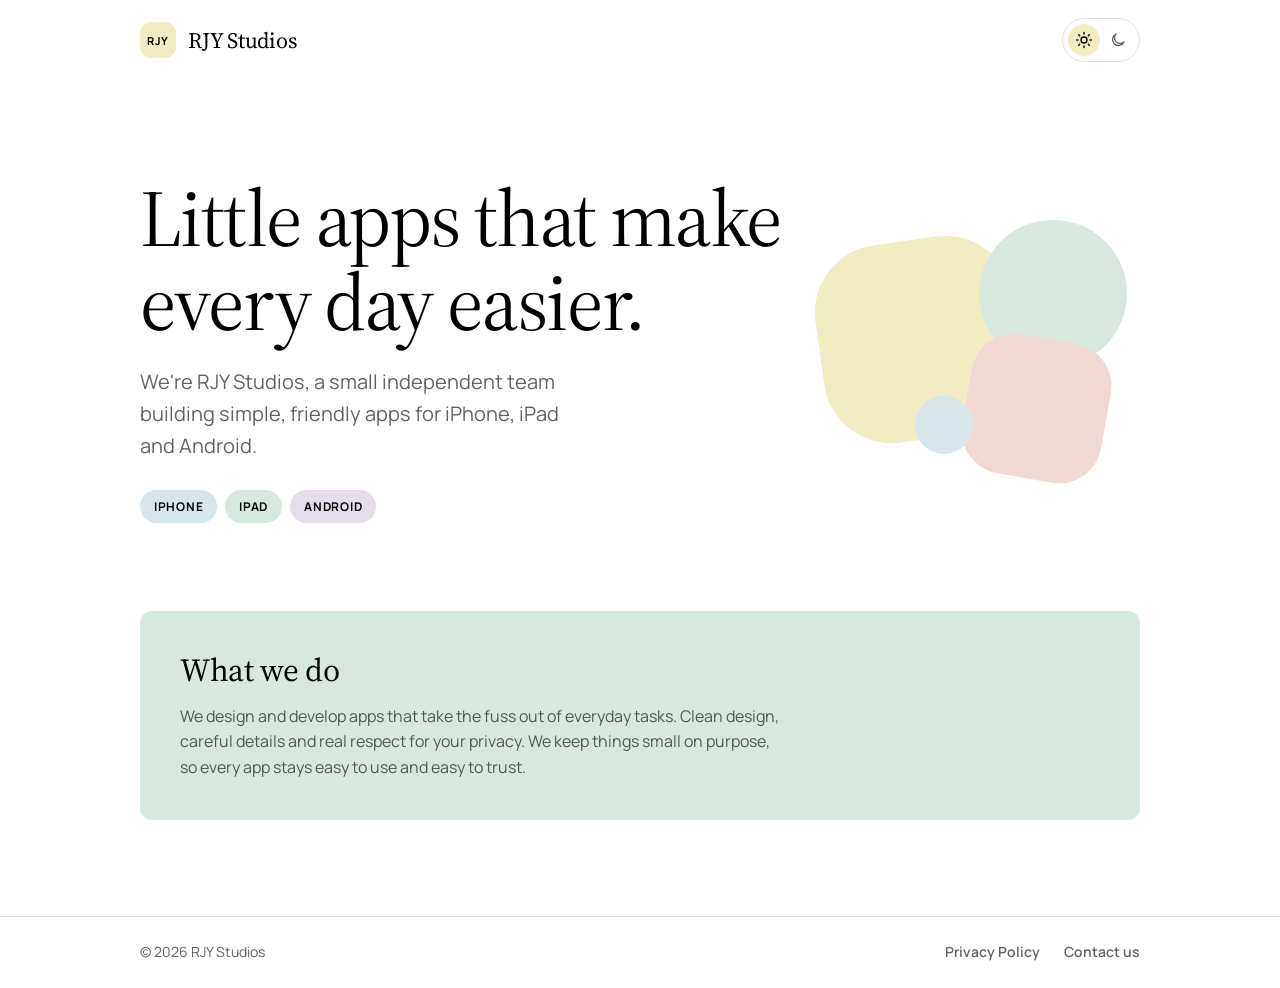
==== index.html @ 707afadf "Add a sun/moon light-dark toggle to the header The site follows the device's setting until someone u" ====
<!doctype html>
<html lang="en">
<head>
  <meta charset="utf-8">
  <meta name="viewport" content="width=device-width, initial-scale=1, viewport-fit=cover">
  <title>RJY Studios</title>
  <meta name="description" content="RJY Studios is a small independent team building simple, friendly apps for iPhone, iPad and Android.">
  <meta name="theme-color" content="#ffffff" media="(prefers-color-scheme: light)">
  <meta name="theme-color" content="#000000" media="(prefers-color-scheme: dark)">
  <link rel="icon" href="assets/favicon.svg" type="image/svg+xml">
  <link rel="preconnect" href="https://fonts.googleapis.com">
  <link rel="preconnect" href="https://fonts.gstatic.com" crossorigin>
  <link rel="stylesheet" href="https://fonts.googleapis.com/css2?family=Manrope:wght@400;500;600;700&amp;family=Source+Serif+4:opsz,wght@8..60,400&amp;display=swap">
  <link rel="stylesheet" href="assets/site.css">
  <script src="assets/theme.js"></script>
</head>
<body>
  <header class="site">
    <div class="in">
      <a class="brand" href="./" aria-label="RJY Studios home">
        <span class="mark" aria-hidden="true">RJY</span>
        <span class="wordmark">RJY Studios</span>
      </a>
      <button class="theme-toggle" type="button" aria-label="Switch to dark mode">
        <span class="tt-sun" aria-hidden="true"><svg width="18" height="18" viewBox="0 0 24 24" fill="none" stroke="currentColor" stroke-width="1.8" stroke-linecap="round" stroke-linejoin="round"><circle cx="12" cy="12" r="4"/><path d="M12 2v2M12 20v2M4.9 4.9l1.4 1.4M17.7 17.7l1.4 1.4M2 12h2M20 12h2M4.9 19.1l1.4-1.4M17.7 6.3l1.4-1.4"/></svg></span>
        <span class="tt-moon" aria-hidden="true"><svg width="18" height="18" viewBox="0 0 24 24" fill="none" stroke="currentColor" stroke-width="1.8" stroke-linecap="round" stroke-linejoin="round"><path d="M20 14.5A8 8 0 1 1 9.5 4a6.5 6.5 0 0 0 10.5 10.5z"/></svg></span>
      </button>
    </div>
  </header>

  <main>
    <section class="hero">
      <div class="in">
        <div>
          <h1>Little apps that make every day easier.</h1>
          <p>We're RJY Studios, a small independent team building simple, friendly apps for iPhone, iPad and Android.</p>
          <ul class="chips" aria-label="Platforms">
            <li>iPhone</li>
            <li>iPad</li>
            <li>Android</li>
          </ul>
        </div>
        <div class="shapes" aria-hidden="true"><span></span><span></span><span></span><span></span></div>
      </div>
    </section>

    <section class="cards">
      <div class="in">
        <div class="card what">
          <h2>What we do</h2>
          <p>We design and develop apps that take the fuss out of everyday tasks. Clean design, careful details and real respect for your privacy. We keep things small on purpose, so every app stays easy to use and easy to trust.</p>
        </div>
      </div>
    </section>
  </main>

  <footer class="site">
    <div class="in">
      <span>© 2026 RJY Studios</span>
      <nav aria-label="Footer">
        <a href="privacy/">Privacy Policy</a>
        <a href="mailto:james@rjystudios.com">Contact us</a>
      </nav>
    </div>
  </footer>
</body>
</html>
---- assets/site.css ----
/* RJY Studios website. Look: Nooch's pastels on white (or black in dark mode), Source Serif 4 headings, Manrope text, soft rounded shapes.
   Dark mode follows the device setting, with Nooch's dark colours; pastel surfaces keep black text in both modes, as in Nooch. */
:root {
  --bg: #ffffff;
  --ink: #000000;
  --mu: rgba(0, 0, 0, 0.62);
  --ln: rgba(0, 0, 0, 0.12);
  --on-pastel: #000000;
  --on-pastel-mu: rgba(0, 0, 0, 0.62);
  /* Nooch's recipe category pastels */
  --sky: #D8E6EC;
  --mint: #D9E8DF;
  --lime: #E4E8D0;
  --butter: #F2ECC2;
  --sand: #F1E3C6;
  --tan: #E3D2BF;
  --lilac: #E6DDEA;
  --blush: #F0D9D2;
  --serif: "Source Serif 4", Georgia, "Times New Roman", serif;
  --sans: "Manrope", -apple-system, system-ui, "Segoe UI", Roboto, sans-serif;
  color-scheme: light;
}
/* Dark mode (Nooch's dark colours). The data-theme lines also let a viewer with its own light/dark switch override the device. */
@media (prefers-color-scheme: dark) {
  :root:not([data-theme="light"]) { --bg: #000000; --ink: #ffffff; --mu: rgba(255, 255, 255, 0.64); --ln: rgba(255, 255, 255, 0.16); color-scheme: dark; }
}
:root[data-theme="dark"] { --bg: #000000; --ink: #ffffff; --mu: rgba(255, 255, 255, 0.64); --ln: rgba(255, 255, 255, 0.16); color-scheme: dark; }

* { box-sizing: border-box; }
html { -webkit-text-size-adjust: 100%; }
body {
  margin: 0;
  background: var(--bg);
  color: var(--ink);
  font: 16px/1.6 var(--sans);
  min-height: 100vh;
  display: flex;
  flex-direction: column;
}
a { color: inherit; }
:focus-visible { outline: 2px solid var(--ink); outline-offset: 3px; border-radius: 6px; }

.in {
  width: 100%;
  max-width: 1080px;
  margin: 0 auto;
  padding-left: max(16px, env(safe-area-inset-left, 0px));
  padding-right: max(16px, env(safe-area-inset-right, 0px));
}
@media (min-width: 700px) {
  .in { padding-left: max(40px, env(safe-area-inset-left, 0px)); padding-right: max(40px, env(safe-area-inset-right, 0px)); }
}

/* Header */
header.site .in { display: flex; align-items: center; justify-content: space-between; gap: 16px; padding-block: 18px; }
.brand { display: flex; align-items: center; gap: 12px; text-decoration: none; }
.mark {
  width: 36px; height: 36px; border-radius: 11px; flex: none;
  background: var(--butter); color: var(--on-pastel);
  display: grid; place-items: center;
  font: 700 11px var(--sans); letter-spacing: 0.06em;
}
.wordmark { font: 400 22px/1 var(--serif); letter-spacing: -0.01em; }

/* Light / dark toggle: sun and moon in one pill; the active one sits on a pastel circle. 44 px tall. */
.theme-toggle {
  display: inline-flex; align-items: center; gap: 2px; padding: 5px; flex: none;
  border: 1px solid var(--ln); border-radius: 999px; background: transparent;
  color: var(--mu); cursor: pointer; font: inherit;
}
.theme-toggle:hover { color: var(--ink); }
.theme-toggle span { width: 32px; height: 32px; border-radius: 50%; display: grid; place-items: center; transition: background-color 0.2s, color 0.2s; }
:root:not([data-theme="dark"]) .tt-sun { background: var(--butter); color: var(--on-pastel); }
:root[data-theme="dark"] .tt-moon { background: var(--sky); color: var(--on-pastel); }
@media (prefers-reduced-motion: reduce) { .theme-toggle span { transition: none; } }

main { flex: 1; }

/* Home: hero */
.hero .in { display: grid; grid-template-columns: 1fr; gap: 36px; align-items: center; padding-block: clamp(40px, 8vw, 96px) clamp(40px, 7vw, 88px); }
@media (min-width: 820px) { .hero .in { grid-template-columns: minmax(0, 2fr) minmax(0, 1fr); } }
.hero h1 {
  font: 400 clamp(42px, 7vw, 80px)/1.05 var(--serif);
  letter-spacing: -0.02em; margin: 0; text-wrap: balance;
}
.hero p { font-size: clamp(17px, 2vw, 20px); color: var(--mu); margin: 22px 0 0; max-width: 36ch; }
.chips { display: flex; flex-wrap: wrap; gap: 8px; list-style: none; margin: 28px 0 0; padding: 0; }
.chips li {
  font-size: 12px; font-weight: 700; letter-spacing: 0.06em; text-transform: uppercase;
  border-radius: 999px; padding: 7px 14px; color: var(--on-pastel);
}
.chips li:nth-child(1) { background: var(--sky); }
.chips li:nth-child(2) { background: var(--mint); }
.chips li:nth-child(3) { background: var(--lilac); }

.shapes { position: relative; width: 100%; max-width: 360px; height: 260px; justify-self: center; }
@media (max-width: 819px) { .shapes { height: 190px; max-width: 260px; } }
.shapes span { position: absolute; display: block; }
.shapes span:nth-child(1) { width: 62%; aspect-ratio: 1; border-radius: 34%; background: var(--butter); left: 0; top: 8%; transform: rotate(-8deg); }
.shapes span:nth-child(2) { width: 46%; aspect-ratio: 1; border-radius: 50%; background: var(--mint); right: 4%; top: 0; }
.shapes span:nth-child(3) { width: 44%; aspect-ratio: 1; border-radius: 30%; background: var(--blush); right: 10%; bottom: 0; transform: rotate(10deg); }
.shapes span:nth-child(4) { width: 18%; aspect-ratio: 1; border-radius: 50%; background: var(--sky); left: 30%; bottom: 10%; }

/* Home: cards */
.cards .in { display: grid; grid-template-columns: 1fr; gap: 16px; padding-block: 0 clamp(56px, 8vw, 96px); }
.card { color: var(--on-pastel); border-radius: 12px; padding: clamp(24px, 3.4vw, 40px); min-width: 0; }
.card.what { background: var(--mint); }
.card h2 { font: 400 clamp(24px, 2.8vw, 32px)/1.2 var(--serif); letter-spacing: -0.01em; margin: 0; }
.card p { margin: 14px 0 0; color: var(--on-pastel-mu); max-width: 60ch; }

/* Privacy Policy and other text pages */
.doc .in { padding-block: clamp(40px, 7vw, 88px); }
.doc article { max-width: 68ch; }
.doc h1 { font: 400 clamp(38px, 5.5vw, 56px)/1.08 var(--serif); letter-spacing: -0.02em; margin: 0 0 16px; }
.doc .date { display: inline-block; background: var(--butter); color: var(--on-pastel); border-radius: 999px; padding: 4px 12px; font-size: 14px; font-weight: 600; margin: 0 0 36px; }
.doc h2 { font: 400 24px/1.25 var(--serif); margin: 40px 0 8px; }
.doc p { margin: 0 0 14px; }
.doc ul { margin: 0 0 14px; padding-left: 20px; display: grid; gap: 8px; }
.doc a { text-underline-offset: 3px; }

/* Footer */
footer.site { border-top: 1px solid var(--ln); color: var(--mu); font-size: 14px; }
footer.site .in {
  display: flex; flex-wrap: wrap; justify-content: space-between; gap: 12px 24px;
  padding-block: 24px calc(24px + env(safe-area-inset-bottom, 0px));
}
footer.site nav { display: flex; flex-wrap: wrap; gap: 4px 24px; }
footer.site a { text-decoration: none; font-weight: 600; }
footer.site a:hover { color: var(--ink); text-decoration: underline; }
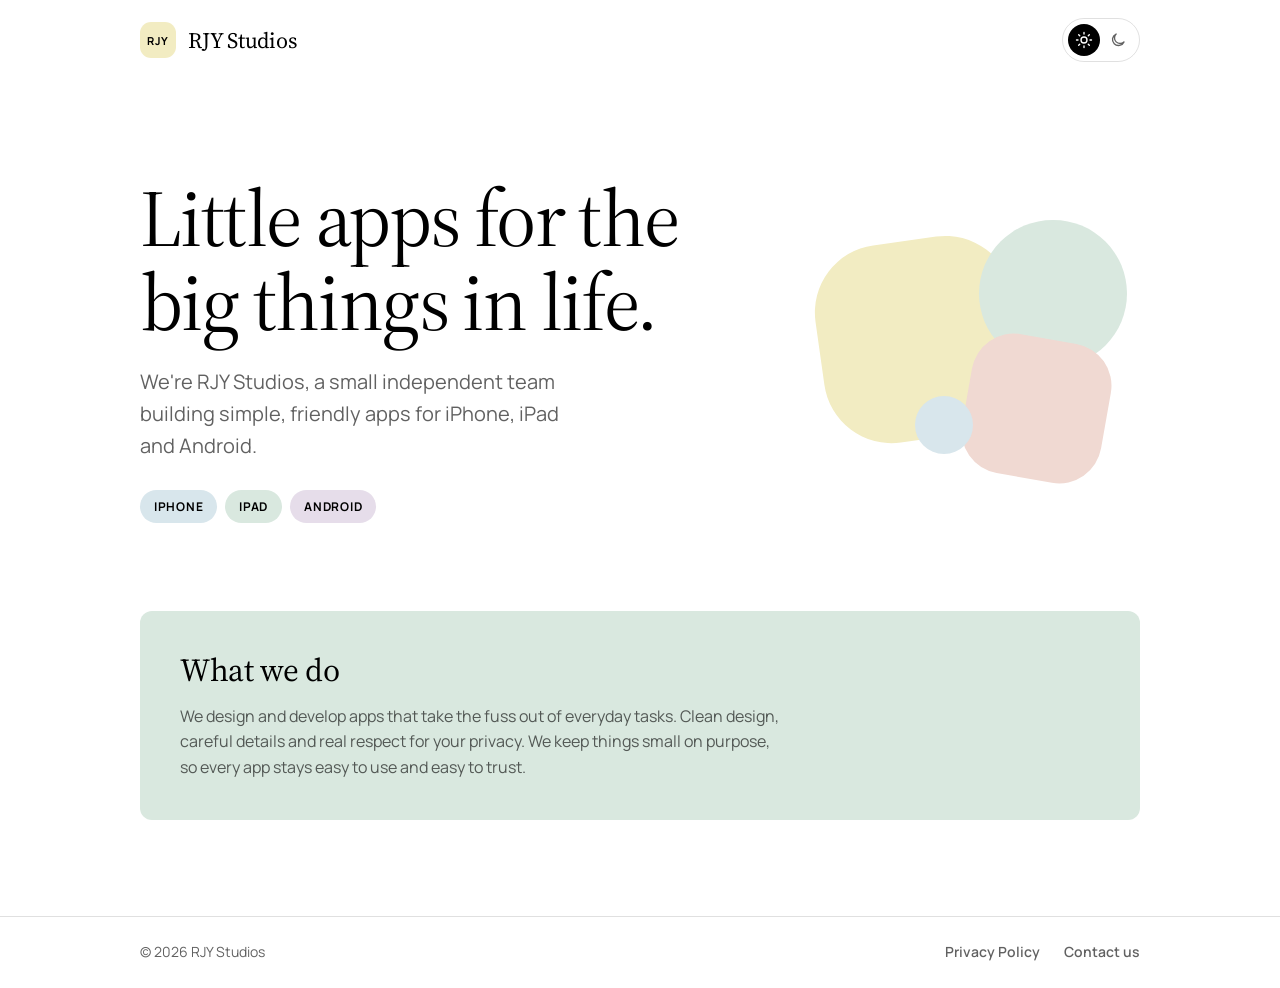
==== commit 7f81ef00: "New headline: "Little apps for the big things in life." Co-Authored-By: Claude Opus 5.5 <noreply@ant" ====
--- a/index.html
+++ b/index.html
@@ -32,7 +32,7 @@
     <section class="hero">
       <div class="in">
         <div>
-          <h1>Little apps that make every day easier.</h1>
+          <h1>Little apps for the big things in life.</h1>
           <p>We're RJY Studios, a small independent team building simple, friendly apps for iPhone, iPad and Android.</p>
           <ul class="chips" aria-label="Platforms">
             <li>iPhone</li>
--- a/assets/site.css
+++ b/assets/site.css
@@ -62,7 +62,7 @@
 }
 .wordmark { font: 400 22px/1 var(--serif); letter-spacing: -0.01em; }
 
-/* Light / dark toggle: sun and moon in one pill; the active one sits on a pastel circle. 44 px tall. */
+/* Light / dark toggle: sun and moon in one pill; the active one sits on a black circle (white in dark mode). 44 px tall. */
 .theme-toggle {
   display: inline-flex; align-items: center; gap: 2px; padding: 5px; flex: none;
   border: 1px solid var(--ln); border-radius: 999px; background: transparent;
@@ -70,8 +70,8 @@
 }
 .theme-toggle:hover { color: var(--ink); }
 .theme-toggle span { width: 32px; height: 32px; border-radius: 50%; display: grid; place-items: center; transition: background-color 0.2s, color 0.2s; }
-:root:not([data-theme="dark"]) .tt-sun { background: var(--butter); color: var(--on-pastel); }
-:root[data-theme="dark"] .tt-moon { background: var(--sky); color: var(--on-pastel); }
+:root:not([data-theme="dark"]) .tt-sun,
+:root[data-theme="dark"] .tt-moon { background: var(--ink); color: var(--bg); }
 @media (prefers-reduced-motion: reduce) { .theme-toggle span { transition: none; } }
 
 main { flex: 1; }
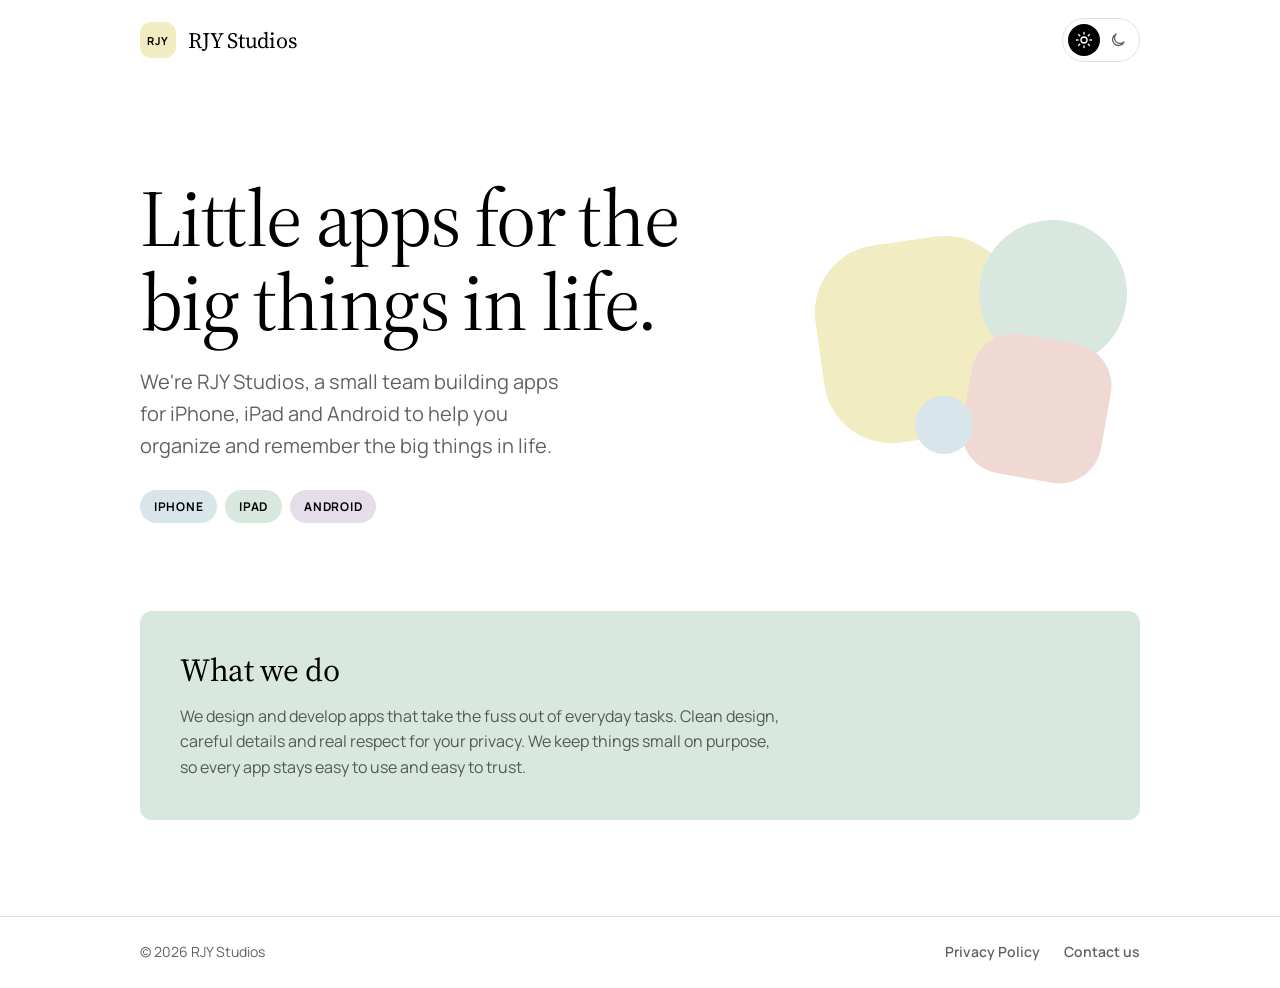
==== commit 8bb18f3f: "Rewrite the intro blurb under the headline It and the page description now say RJY Studios builds ap" ====
--- a/index.html
+++ b/index.html
@@ -4,7 +4,7 @@
   <meta charset="utf-8">
   <meta name="viewport" content="width=device-width, initial-scale=1, viewport-fit=cover">
   <title>RJY Studios</title>
-  <meta name="description" content="RJY Studios is a small independent team building simple, friendly apps for iPhone, iPad and Android.">
+  <meta name="description" content="RJY Studios is a small team building apps for iPhone, iPad and Android to help you organize and remember the big things in life.">
   <meta name="theme-color" content="#ffffff" media="(prefers-color-scheme: light)">
   <meta name="theme-color" content="#000000" media="(prefers-color-scheme: dark)">
   <link rel="icon" href="assets/favicon.svg" type="image/svg+xml">
@@ -33,7 +33,7 @@
       <div class="in">
         <div>
           <h1>Little apps for the big things in life.</h1>
-          <p>We're RJY Studios, a small independent team building simple, friendly apps for iPhone, iPad and Android.</p>
+          <p>We're RJY Studios, a small team building apps for iPhone, iPad and Android to help you organize and remember the big things in life.</p>
           <ul class="chips" aria-label="Platforms">
             <li>iPhone</li>
             <li>iPad</li>
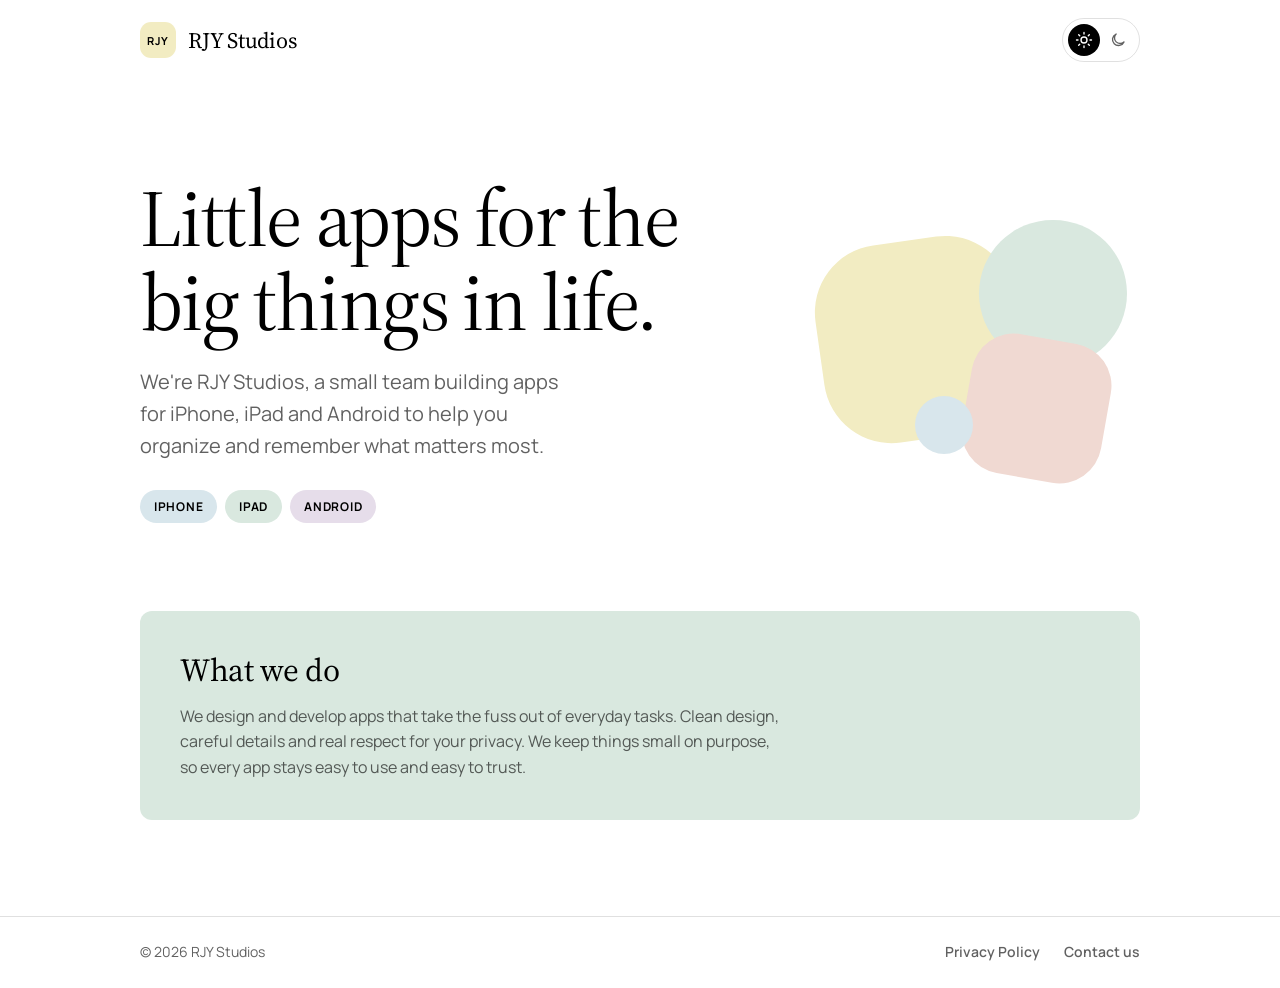
==== commit e9dd6f47: "End the intro blurb with "what matters most" Avoids repeating the headline's "the big things in life" ====
--- a/index.html
+++ b/index.html
@@ -4,7 +4,7 @@
   <meta charset="utf-8">
   <meta name="viewport" content="width=device-width, initial-scale=1, viewport-fit=cover">
   <title>RJY Studios</title>
-  <meta name="description" content="RJY Studios is a small team building apps for iPhone, iPad and Android to help you organize and remember the big things in life.">
+  <meta name="description" content="RJY Studios is a small team building apps for iPhone, iPad and Android to help you organize and remember what matters most.">
   <meta name="theme-color" content="#ffffff" media="(prefers-color-scheme: light)">
   <meta name="theme-color" content="#000000" media="(prefers-color-scheme: dark)">
   <link rel="icon" href="assets/favicon.svg" type="image/svg+xml">
@@ -33,7 +33,7 @@
       <div class="in">
         <div>
           <h1>Little apps for the big things in life.</h1>
-          <p>We're RJY Studios, a small team building apps for iPhone, iPad and Android to help you organize and remember the big things in life.</p>
+          <p>We're RJY Studios, a small team building apps for iPhone, iPad and Android to help you organize and remember what matters most.</p>
           <ul class="chips" aria-label="Platforms">
             <li>iPhone</li>
             <li>iPad</li>
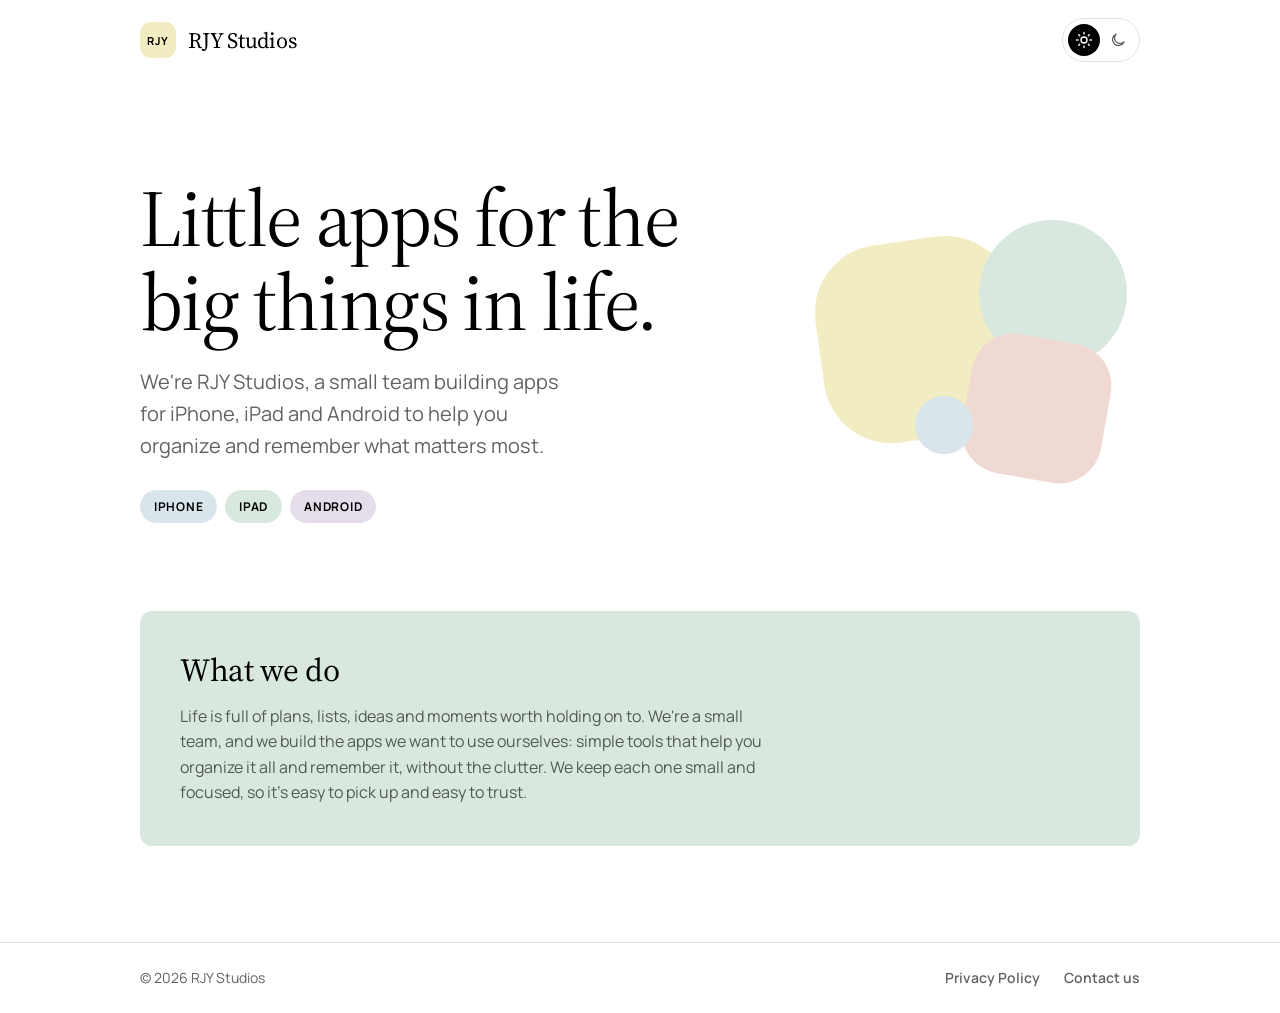
==== commit 6b456c74: "Rewrite the What we do card Combines the "worth holding on to" framing with building the apps we wan" ====
--- a/index.html
+++ b/index.html
@@ -48,7 +48,7 @@
       <div class="in">
         <div class="card what">
           <h2>What we do</h2>
-          <p>We design and develop apps that take the fuss out of everyday tasks. Clean design, careful details and real respect for your privacy. We keep things small on purpose, so every app stays easy to use and easy to trust.</p>
+          <p>Life is full of plans, lists, ideas and moments worth holding on to. We're a small team, and we build the apps we want to use ourselves: simple tools that help you organize it all and remember it, without the clutter. We keep each one small and focused, so it's easy to pick up and easy to trust.</p>
         </div>
       </div>
     </section>
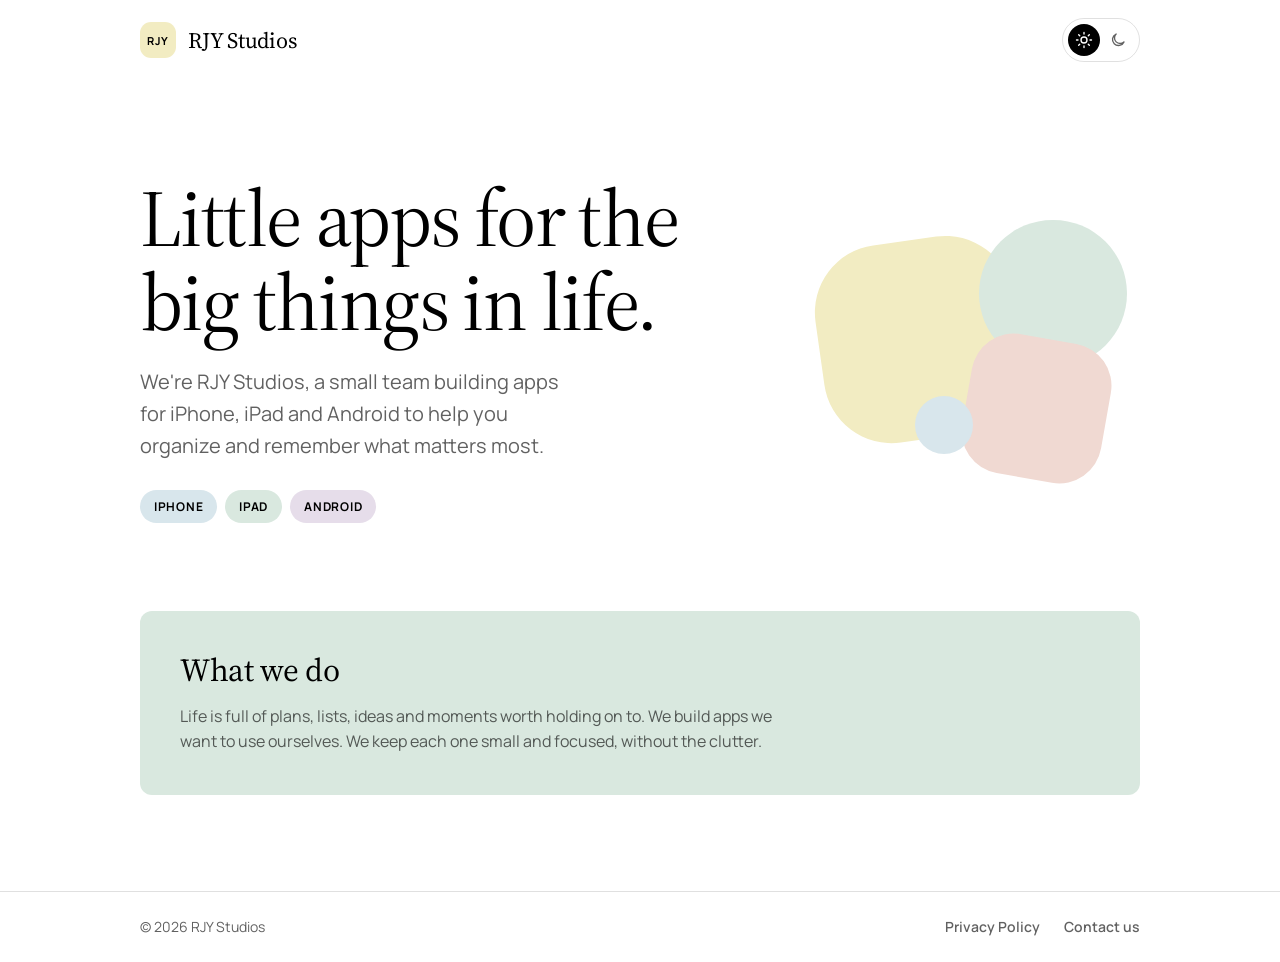
==== commit fc69acb2: "Use the shorter What we do text Co-Authored-By: Claude Opus 5.5 <noreply@anthropic.com> Claude-Sessi" ====
--- a/index.html
+++ b/index.html
@@ -48,7 +48,7 @@
       <div class="in">
         <div class="card what">
           <h2>What we do</h2>
-          <p>Life is full of plans, lists, ideas and moments worth holding on to. We're a small team, and we build the apps we want to use ourselves: simple tools that help you organize it all and remember it, without the clutter. We keep each one small and focused, so it's easy to pick up and easy to trust.</p>
+          <p>Life is full of plans, lists, ideas and moments worth holding on to. We build apps we want to use ourselves. We keep each one small and focused, without the clutter.</p>
         </div>
       </div>
     </section>
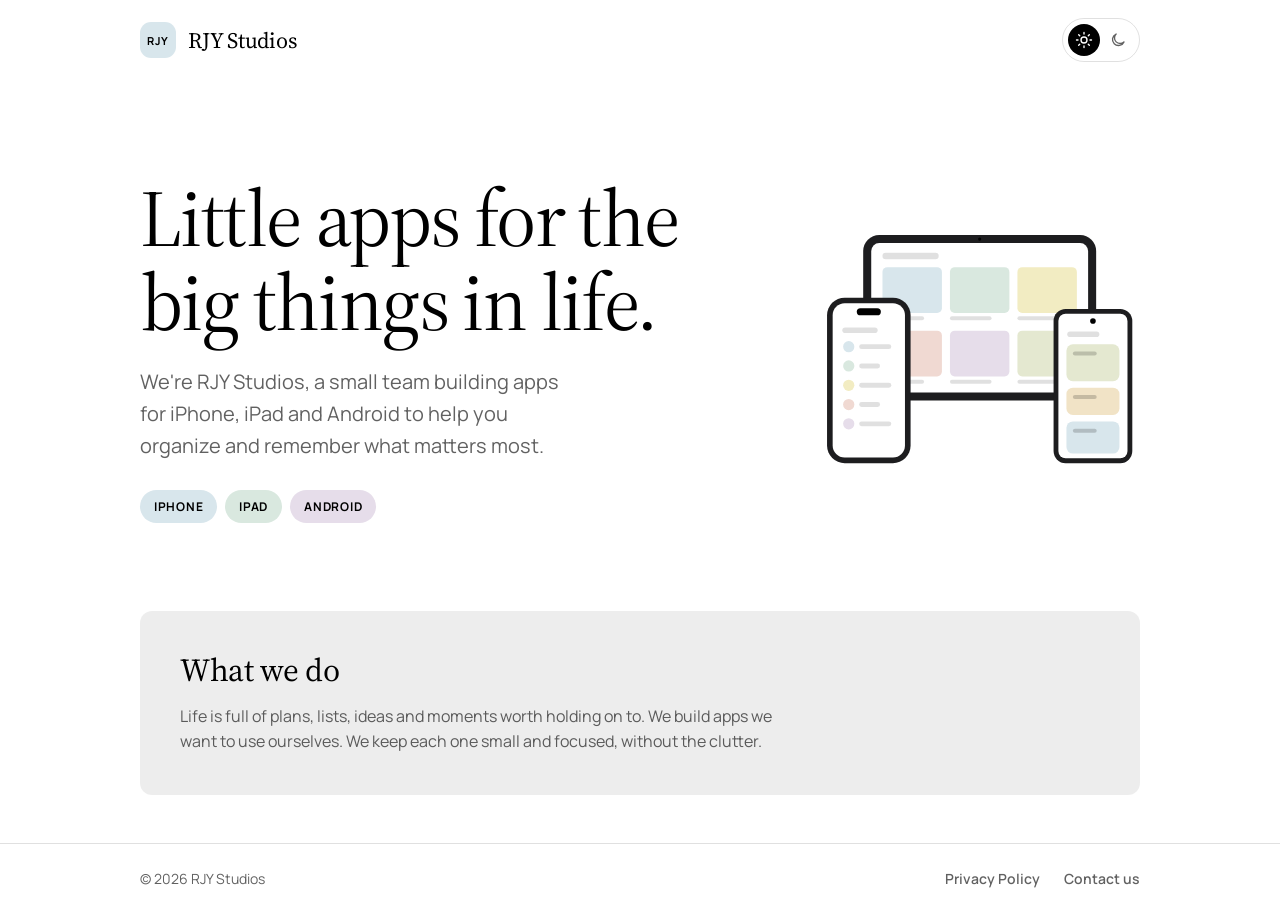
==== commit 61385b26: "Replace the hero shapes with an iPad, iPhone and Android illustration Straight layout: the iPad at t" ====
--- a/index.html
+++ b/index.html
@@ -40,7 +40,54 @@
             <li>Android</li>
           </ul>
         </div>
-        <div class="shapes" aria-hidden="true"><span></span><span></span><span></span><span></span></div>
+        <svg class="devart v-a" viewBox="0 0 400 306" role="img" aria-label="An iPad, an iPhone and an Android phone showing simple pastel app screens">
+          <g transform="rotate(0 200.0 113.0)">
+          <rect class="d-body" x="55" y="10" width="290" height="206" rx="20"/>
+          <rect class="d-screen" x="65" y="20" width="270" height="186" rx="10"/>
+          <rect class="d-ui" x="79" y="32" width="70" height="8" rx="4"/>
+          <rect x="79.0" y="50.0" width="74.0" height="57.0" rx="6" fill="#D8E6EC"/>
+          <rect class="d-ui" x="79.0" y="111.0" width="51.8" height="5" rx="2.5"/>
+          <rect x="163.0" y="50.0" width="74.0" height="57.0" rx="6" fill="#D9E8DF"/>
+          <rect class="d-ui" x="163.0" y="111.0" width="51.8" height="5" rx="2.5"/>
+          <rect x="247.0" y="50.0" width="74.0" height="57.0" rx="6" fill="#F2ECC2"/>
+          <rect class="d-ui" x="247.0" y="111.0" width="51.8" height="5" rx="2.5"/>
+          <rect x="79.0" y="129.0" width="74.0" height="57.0" rx="6" fill="#F0D9D2"/>
+          <rect class="d-ui" x="79.0" y="190.0" width="51.8" height="5" rx="2.5"/>
+          <rect x="163.0" y="129.0" width="74.0" height="57.0" rx="6" fill="#E6DDEA"/>
+          <rect class="d-ui" x="163.0" y="190.0" width="51.8" height="5" rx="2.5"/>
+          <rect x="247.0" y="129.0" width="74.0" height="57.0" rx="6" fill="#E4E8D0"/>
+          <rect class="d-ui" x="247.0" y="190.0" width="51.8" height="5" rx="2.5"/>
+          <circle class="d-cam" cx="200.0" cy="15.0" r="2"/>
+          </g>
+          <g transform="rotate(0 341.0 198.0)">
+          <rect class="d-body" x="292" y="102" width="98" height="192" rx="15"/>
+          <rect class="d-screen" x="298" y="108" width="86" height="180" rx="9"/>
+          <rect class="d-ui" x="309" y="130" width="40" height="7" rx="3.5"/>
+          <rect x="308" y="146" width="66" height="46" rx="8" fill="#E4E8D0"/>
+          <rect x="316" y="155" width="29.7" height="5" rx="2.5" fill="#000" opacity="0.18"/>
+          <rect x="308" y="200" width="66" height="34" rx="8" fill="#F1E3C6"/>
+          <rect x="316" y="209" width="29.7" height="5" rx="2.5" fill="#000" opacity="0.18"/>
+          <rect x="308" y="242" width="66" height="40" rx="8" fill="#D8E6EC"/>
+          <rect x="316" y="251" width="29.7" height="5" rx="2.5" fill="#000" opacity="0.18"/>
+          <circle class="d-cam" cx="341.0" cy="117" r="3.5"/>
+          </g>
+          <g transform="rotate(0 62.0 191.0)">
+          <rect class="d-body" x="10" y="88" width="104" height="206" rx="22"/>
+          <rect class="d-screen" x="17" y="95" width="90" height="192" rx="15"/>
+          <rect class="d-ui" x="29" y="125" width="44" height="7" rx="3.5"/>
+          <circle cx="37" cy="149" r="7" fill="#D8E6EC"/>
+          <rect class="d-ui" x="50" y="146" width="40" height="6" rx="3"/>
+          <circle cx="37" cy="173" r="7" fill="#D9E8DF"/>
+          <rect class="d-ui" x="50" y="170" width="26" height="6" rx="3"/>
+          <circle cx="37" cy="197" r="7" fill="#F2ECC2"/>
+          <rect class="d-ui" x="50" y="194" width="40" height="6" rx="3"/>
+          <circle cx="37" cy="221" r="7" fill="#F0D9D2"/>
+          <rect class="d-ui" x="50" y="218" width="26" height="6" rx="3"/>
+          <circle cx="37" cy="245" r="7" fill="#E6DDEA"/>
+          <rect class="d-ui" x="50" y="242" width="40" height="6" rx="3"/>
+          <rect class="d-cam" x="47.0" y="101" width="30" height="9" rx="4.5"/>
+          </g>
+          </svg>
       </div>
     </section>
 
--- a/assets/site.css
+++ b/assets/site.css
@@ -5,6 +5,7 @@
   --ink: #000000;
   --mu: rgba(0, 0, 0, 0.62);
   --ln: rgba(0, 0, 0, 0.12);
+  --gr: rgba(0, 0, 0, 0.07); /* Nooch's light grey */
   --on-pastel: #000000;
   --on-pastel-mu: rgba(0, 0, 0, 0.62);
   /* Nooch's recipe category pastels */
@@ -22,9 +23,9 @@
 }
 /* Dark mode (Nooch's dark colours). The data-theme lines also let a viewer with its own light/dark switch override the device. */
 @media (prefers-color-scheme: dark) {
-  :root:not([data-theme="light"]) { --bg: #000000; --ink: #ffffff; --mu: rgba(255, 255, 255, 0.64); --ln: rgba(255, 255, 255, 0.16); color-scheme: dark; }
+  :root:not([data-theme="light"]) { --bg: #000000; --ink: #ffffff; --mu: rgba(255, 255, 255, 0.64); --ln: rgba(255, 255, 255, 0.16); --gr: rgba(255, 255, 255, 0.14); color-scheme: dark; }
 }
-:root[data-theme="dark"] { --bg: #000000; --ink: #ffffff; --mu: rgba(255, 255, 255, 0.64); --ln: rgba(255, 255, 255, 0.16); color-scheme: dark; }
+:root[data-theme="dark"] { --bg: #000000; --ink: #ffffff; --mu: rgba(255, 255, 255, 0.64); --ln: rgba(255, 255, 255, 0.16); --gr: rgba(255, 255, 255, 0.14); color-scheme: dark; }
 
 * { box-sizing: border-box; }
 html { -webkit-text-size-adjust: 100%; }
@@ -33,9 +34,6 @@
   background: var(--bg);
   color: var(--ink);
   font: 16px/1.6 var(--sans);
-  min-height: 100vh;
-  display: flex;
-  flex-direction: column;
 }
 a { color: inherit; }
 :focus-visible { outline: 2px solid var(--ink); outline-offset: 3px; border-radius: 6px; }
@@ -56,7 +54,7 @@
 .brand { display: flex; align-items: center; gap: 12px; text-decoration: none; }
 .mark {
   width: 36px; height: 36px; border-radius: 11px; flex: none;
-  background: var(--butter); color: var(--on-pastel);
+  background: var(--sky); color: var(--on-pastel);
   display: grid; place-items: center;
   font: 700 11px var(--sans); letter-spacing: 0.06em;
 }
@@ -74,7 +72,6 @@
 :root[data-theme="dark"] .tt-moon { background: var(--ink); color: var(--bg); }
 @media (prefers-reduced-motion: reduce) { .theme-toggle span { transition: none; } }
 
-main { flex: 1; }
 
 /* Home: hero */
 .hero .in { display: grid; grid-template-columns: 1fr; gap: 36px; align-items: center; padding-block: clamp(40px, 8vw, 96px) clamp(40px, 7vw, 88px); }
@@ -93,20 +90,28 @@
 .chips li:nth-child(2) { background: var(--mint); }
 .chips li:nth-child(3) { background: var(--lilac); }
 
-.shapes { position: relative; width: 100%; max-width: 360px; height: 260px; justify-self: center; }
-@media (max-width: 819px) { .shapes { height: 190px; max-width: 260px; } }
-.shapes span { position: absolute; display: block; }
-.shapes span:nth-child(1) { width: 62%; aspect-ratio: 1; border-radius: 34%; background: var(--butter); left: 0; top: 8%; transform: rotate(-8deg); }
-.shapes span:nth-child(2) { width: 46%; aspect-ratio: 1; border-radius: 50%; background: var(--mint); right: 4%; top: 0; }
-.shapes span:nth-child(3) { width: 44%; aspect-ratio: 1; border-radius: 30%; background: var(--blush); right: 10%; bottom: 0; transform: rotate(10deg); }
-.shapes span:nth-child(4) { width: 18%; aspect-ratio: 1; border-radius: 50%; background: var(--sky); left: 30%; bottom: 10%; }
+/* Hero illustration: an iPad with an iPhone and an Android phone in front (inline SVG in index.html). */
+.devart { width: 100%; max-width: 400px; height: auto; justify-self: center; }
+@media (max-width: 819px) { .devart { max-width: 320px; } }
+.devart .d-body { fill: #1d1d1f; }
+.devart .d-screen { fill: #ffffff; }
+.devart .d-ui { fill: rgba(0, 0, 0, 0.12); }
+.devart .d-cam { fill: #000000; }
+@media (prefers-color-scheme: dark) {
+  :root:not([data-theme="light"]) .devart .d-body { fill: #3a3a3c; }
+  :root:not([data-theme="light"]) .devart .d-screen { fill: #161616; }
+  :root:not([data-theme="light"]) .devart .d-ui { fill: rgba(255, 255, 255, 0.16); }
+}
+:root[data-theme="dark"] .devart .d-body { fill: #3a3a3c; }
+:root[data-theme="dark"] .devart .d-screen { fill: #161616; }
+:root[data-theme="dark"] .devart .d-ui { fill: rgba(255, 255, 255, 0.16); }
 
 /* Home: cards */
-.cards .in { display: grid; grid-template-columns: 1fr; gap: 16px; padding-block: 0 clamp(56px, 8vw, 96px); }
-.card { color: var(--on-pastel); border-radius: 12px; padding: clamp(24px, 3.4vw, 40px); min-width: 0; }
-.card.what { background: var(--mint); }
+.cards .in { display: grid; grid-template-columns: 1fr; gap: 16px; padding-block: 0 clamp(32px, 4vw, 48px); }
+.card { color: var(--ink); border-radius: 12px; padding: clamp(24px, 3.4vw, 40px); min-width: 0; }
+.card.what { background: var(--gr); }
 .card h2 { font: 400 clamp(24px, 2.8vw, 32px)/1.2 var(--serif); letter-spacing: -0.01em; margin: 0; }
-.card p { margin: 14px 0 0; color: var(--on-pastel-mu); max-width: 60ch; }
+.card p { margin: 14px 0 0; color: var(--mu); max-width: 60ch; }
 
 /* Privacy Policy and other text pages */
 .doc .in { padding-block: clamp(40px, 7vw, 88px); }
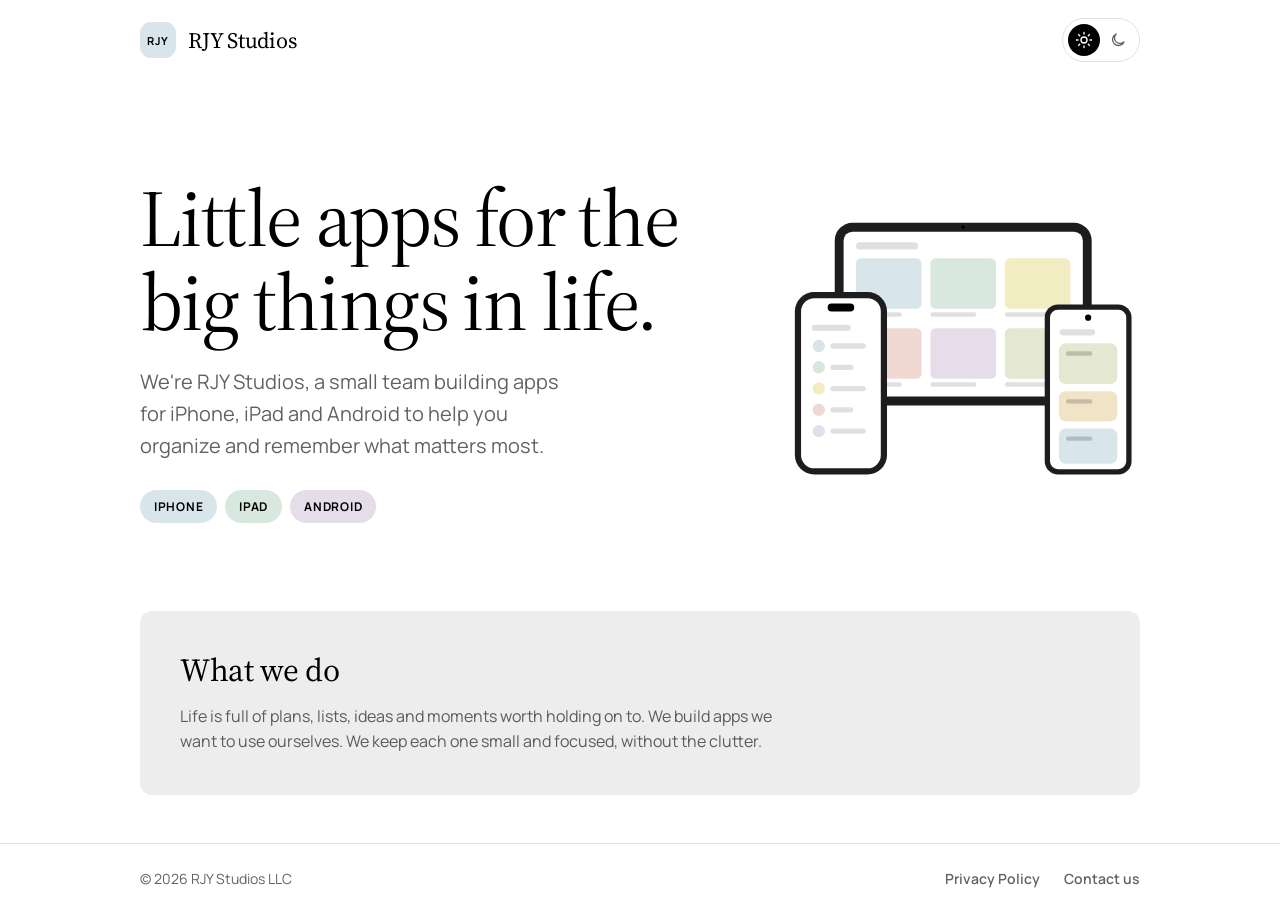
==== commit 7c3121d9: "Footer: use the legal name, RJY Studios LLC Co-Authored-By: Claude Opus 5.5 <noreply@anthropic.com> " ====
--- a/index.html
+++ b/index.html
@@ -103,7 +103,7 @@
 
   <footer class="site">
     <div class="in">
-      <span>© 2026 RJY Studios</span>
+      <span>© 2026 RJY Studios LLC</span>
       <nav aria-label="Footer">
         <a href="privacy/">Privacy Policy</a>
         <a href="mailto:james@rjystudios.com">Contact us</a>
--- a/assets/site.css
+++ b/assets/site.css
@@ -75,7 +75,7 @@
 
 /* Home: hero */
 .hero .in { display: grid; grid-template-columns: 1fr; gap: 36px; align-items: center; padding-block: clamp(40px, 8vw, 96px) clamp(40px, 7vw, 88px); }
-@media (min-width: 820px) { .hero .in { grid-template-columns: minmax(0, 2fr) minmax(0, 1fr); } }
+@media (min-width: 820px) { .hero .in { grid-template-columns: minmax(0, 1.72fr) minmax(0, 1fr); } }
 .hero h1 {
   font: 400 clamp(42px, 7vw, 80px)/1.05 var(--serif);
   letter-spacing: -0.02em; margin: 0; text-wrap: balance;
@@ -91,8 +91,8 @@
 .chips li:nth-child(3) { background: var(--lilac); }
 
 /* Hero illustration: an iPad with an iPhone and an Android phone in front (inline SVG in index.html). */
-.devart { width: 100%; max-width: 400px; height: auto; justify-self: center; }
-@media (max-width: 819px) { .devart { max-width: 320px; } }
+.devart { width: 100%; max-width: 440px; height: auto; justify-self: center; }
+@media (max-width: 819px) { .devart { max-width: 352px; } }
 .devart .d-body { fill: #1d1d1f; }
 .devart .d-screen { fill: #ffffff; }
 .devart .d-ui { fill: rgba(0, 0, 0, 0.12); }
